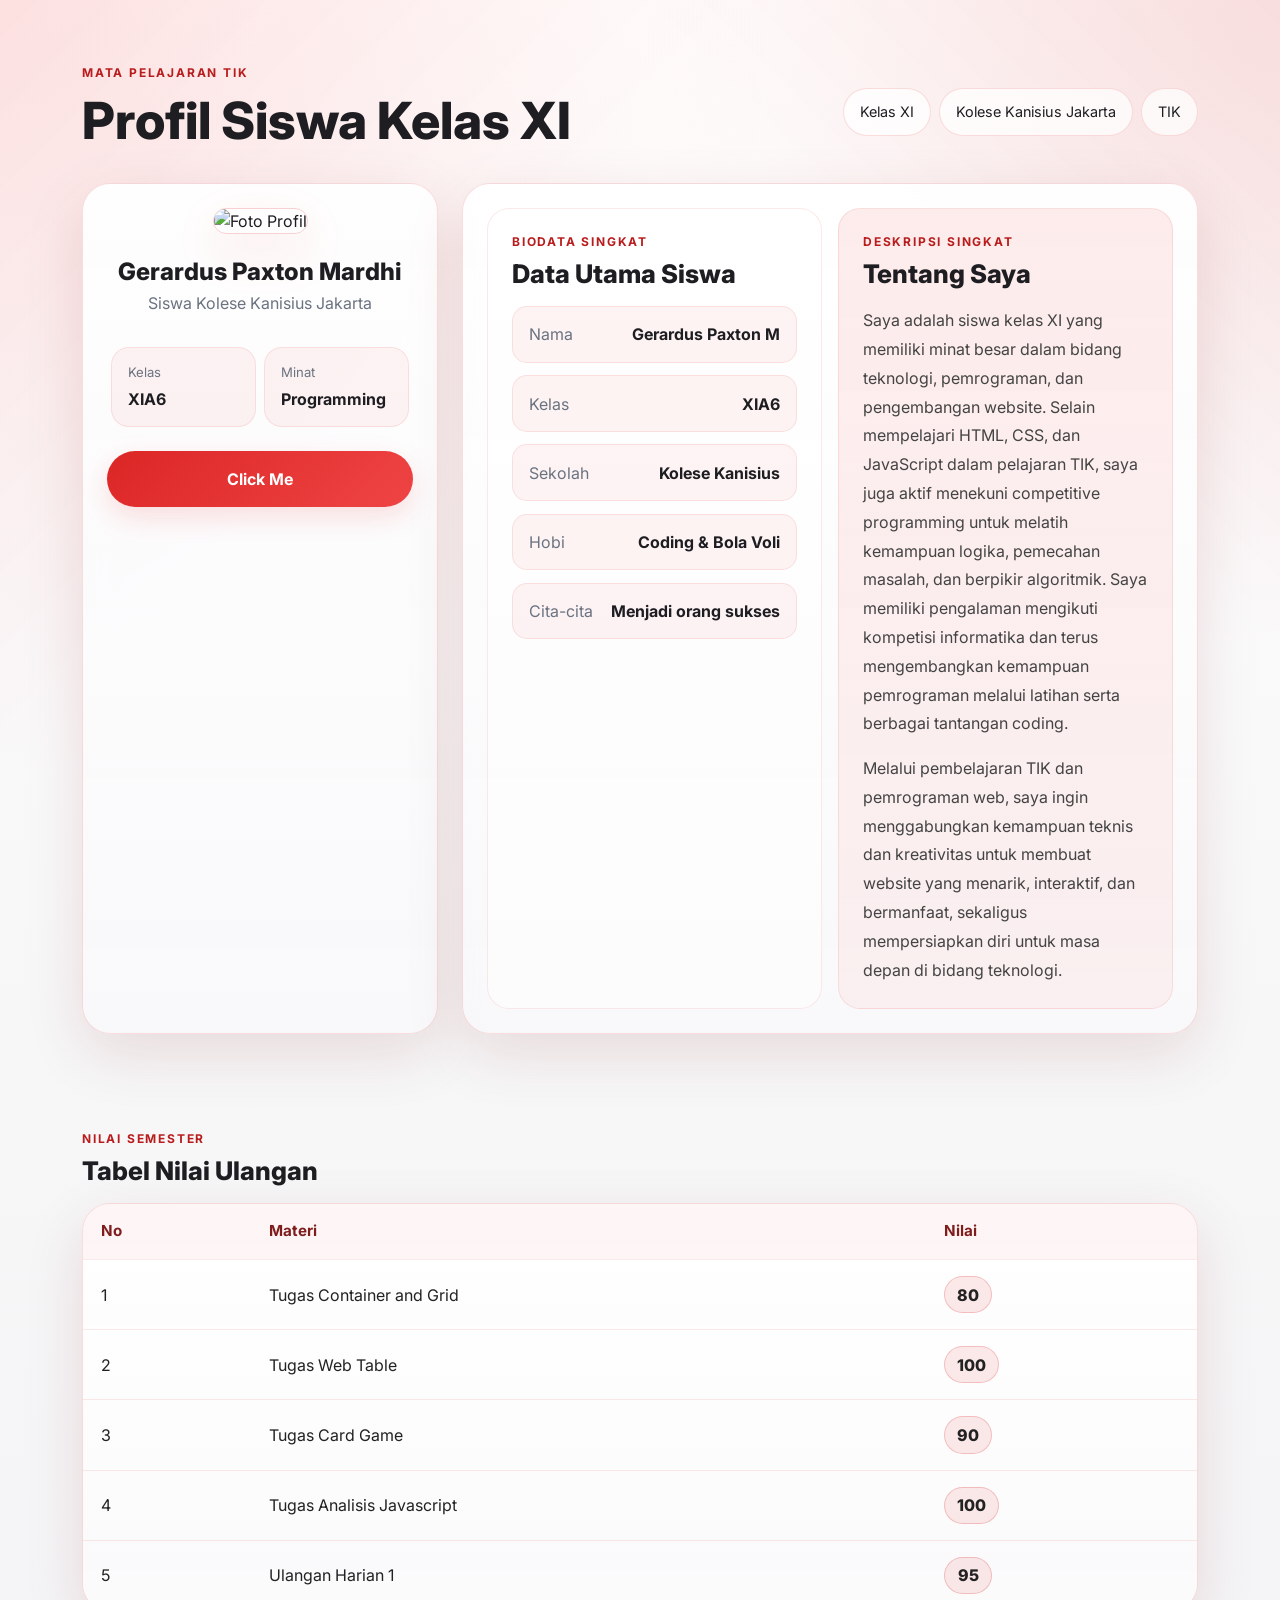
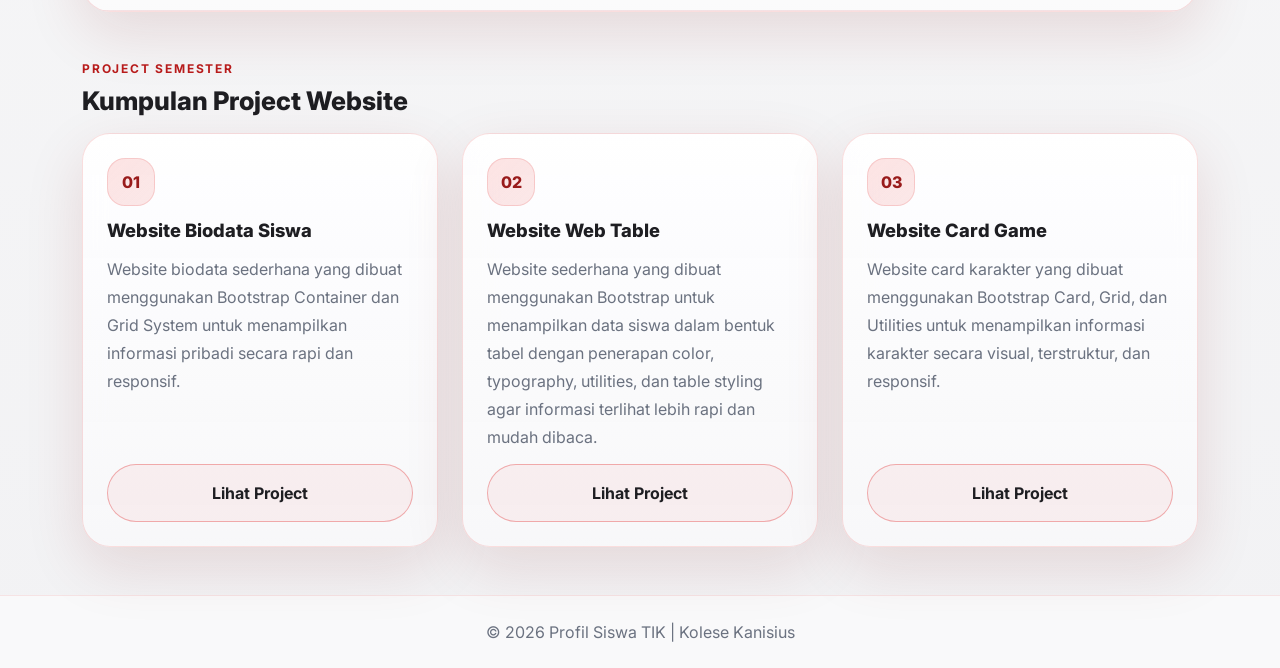
==== index.html @ 5e22eb64 "Add files via upload" ====
<!DOCTYPE html>
<html lang="id">
<head>
  <meta charset="UTF-8" />
  <meta name="viewport" content="width=device-width, initial-scale=1.0" />
  <title>Profil Siswa TIK</title>

  <link rel="preconnect" href="https://fonts.googleapis.com">
  <link rel="preconnect" href="https://fonts.gstatic.com" crossorigin>
  <link href="https://fonts.googleapis.com/css2?family=Inter:wght@400;500;600;700;800&display=swap" rel="stylesheet">

  <link href="https://cdn.jsdelivr.net/npm/bootstrap@5.3.3/dist/css/bootstrap.min.css" rel="stylesheet">
  <link rel="stylesheet" href="style.css" />
</head>
<body>

  <div class="page-bg"></div>

  <header class="hero-header">
    <div class="container py-4 py-lg-5">
      <div class="topbar d-flex flex-column flex-lg-row justify-content-between align-items-lg-center gap-3 mb-4">
        <div>
          <p class="eyebrow mb-2">Mata Pelajaran TIK</p>
          <h1 class="display-title mb-2">Profil Siswa Kelas XI</h1>
        </div>

        <div class="header-badges d-flex flex-wrap gap-2">
          <span class="chip">Kelas XI</span>
          <span class="chip">Kolese Kanisius Jakarta</span>
          <span class="chip">TIK</span>
        </div>
      </div>

      <div class="row g-4 align-items-stretch">
        <div class="col-lg-4">
          <div class="glass-card profile-card h-100 text-center">
            <img
              src="https://codeforces.com/userpic.codeforces.org/4566147/title/aa67ffa691bc07c8.jpg"
              alt="Foto Profil"
              class="profile-photo mb-4"
            >

            <h2 class="profile-name mb-1">Gerardus Paxton Mardhi</h2>
            <p class="profile-role mb-4">Siswa Kolese Kanisius Jakarta</p>

            <div class="mini-stats row g-2">
              <div class="col-6">
                <div class="stat-box">
                  <span class="stat-label">Kelas</span>
                  <span class="stat-value">XIA6</span>
                </div>
              </div>
              <div class="col-6">
                <div class="stat-box">
                  <span class="stat-label">Minat</span>
                  <span class="stat-value">Programming</span>
                </div>
              </div>
            </div>

            <button id="btnHello" class="btn btn-blue mt-4 w-100">Click Me</button>
          </div>
        </div>

        <div class="col-lg-8">
          <div class="glass-card h-100 content-hero">
            <div class="row g-3">
              <div class="col-md-6">
                <div class="info-panel">
                  <p class="section-label mb-2">Biodata Singkat</p>
                  <h3 class="section-title mb-3">Data Utama Siswa</h3>

                  <div class="bio-list">
                    <div class="bio-item">
                      <span class="bio-key">Nama</span>
                      <span class="bio-value">Gerardus Paxton M</span>
                    </div>
                    <div class="bio-item">
                      <span class="bio-key">Kelas</span>
                      <span class="bio-value">XIA6</span>
                    </div>
                    <div class="bio-item">
                      <span class="bio-key">Sekolah</span>
                      <span class="bio-value">Kolese Kanisius</span>
                    </div>
                    <div class="bio-item">
                      <span class="bio-key">Hobi</span>
                      <span class="bio-value">Coding &amp; Bola Voli</span>
                    </div>
                    <div class="bio-item">
                      <span class="bio-key">Cita-cita</span>
                      <span class="bio-value">Menjadi orang sukses</span>
                    </div>
                  </div>
                </div>
              </div>

              <div class="col-md-6">
                <div class="info-panel accent-panel h-100">
                  <p class="section-label mb-2">Deskripsi Singkat</p>
                  <h3 class="section-title mb-3">Tentang Saya</h3>
                  <p class="about-text mb-3">
                    Saya adalah siswa kelas XI yang memiliki minat besar dalam bidang teknologi, pemrograman, dan pengembangan website. Selain mempelajari HTML, CSS, dan JavaScript dalam pelajaran TIK, saya juga aktif menekuni competitive programming untuk melatih kemampuan logika, pemecahan masalah, dan berpikir algoritmik. Saya memiliki pengalaman mengikuti kompetisi informatika dan terus mengembangkan kemampuan pemrograman melalui latihan serta berbagai tantangan coding.
                  </p>
                  <p class="about-text mb-0">
                    Melalui pembelajaran TIK dan pemrograman web, saya ingin menggabungkan kemampuan teknis dan kreativitas untuk membuat website yang menarik, interaktif, dan bermanfaat, sekaligus mempersiapkan diri untuk masa depan di bidang teknologi.
                  </p>
                </div>
              </div>
            </div>
          </div>
        </div>
      </div>
    </div>
  </header>

  <main class="container pb-5">
    <section class="section-block mt-5">
      <div class="section-head mb-3">
        <p class="section-label mb-1">Nilai Semester</p>
        <h2 class="section-title mb-0">Tabel Nilai Ulangan</h2>
      </div>

      <div class="glass-card p-0 overflow-hidden">
        <div class="table-responsive">
          <table class="table table-danger table-hover align-middle mb-0 custom-table">
            <thead>
              <tr>
                <th>No</th>
                <th>Materi</th>
                <th>Nilai</th>
              </tr>
            </thead>
            <tbody>
              <tr>
                <td>1</td>
                <td>Tugas Container and Grid</td>
                <td><span class="score">80</span></td>
              </tr>
              <tr>
                <td>2</td>
                <td>Tugas Web Table</td>
                <td><span class="score">100</span></td>
              </tr>
              <tr>
                <td>3</td>
                <td>Tugas Card Game</td>
                <td><span class="score">90</span></td>
              </tr>
              <tr>
                <td>4</td>
                <td>Tugas Analisis Javascript</td>
                <td><span class="score">100</span></td>
              </tr>
              <tr>
                <td>5</td>
                <td>Ulangan Harian 1</td>
                <td><span class="score">95</span></td>
              </tr>
            </tbody>
          </table>
        </div>
      </div>
    </section>

    <section class="section-block mt-5">
      <div class="section-head mb-3">
        <p class="section-label mb-1">Project Semester</p>
        <h2 class="section-title mb-0">Kumpulan Project Website</h2>
      </div>

      <div class="row g-4">
        <div class="col-md-4">
          <div class="glass-card project-card h-100">
            <div class="project-icon">01</div>
            <h3 class="project-title">Website Biodata Siswa</h3>
            <p class="project-desc">
              Website biodata sederhana yang dibuat menggunakan Bootstrap Container dan Grid System untuk menampilkan informasi pribadi secara rapi dan responsif.
            </p>
            <a href="project1.html" class="btn btn-outline-blue mt-auto">Lihat Project</a>
          </div>
        </div>

        <div class="col-md-4">
          <div class="glass-card project-card h-100">
            <div class="project-icon">02</div>
            <h3 class="project-title">Website Web Table</h3>
            <p class="project-desc">
              Website sederhana yang dibuat menggunakan Bootstrap untuk menampilkan data siswa dalam bentuk tabel dengan penerapan color, typography, utilities, dan table styling agar informasi terlihat lebih rapi dan mudah dibaca.
            </p>
            <a href="project2.html" class="btn btn-outline-blue mt-auto">Lihat Project</a>
          </div>
        </div>

        <div class="col-md-4">
          <div class="glass-card project-card h-100">
            <div class="project-icon">03</div>
            <h3 class="project-title">Website Card Game</h3>
            <p class="project-desc">
              Website card karakter yang dibuat menggunakan Bootstrap Card, Grid, dan Utilities untuk menampilkan informasi karakter secara visual, terstruktur, dan responsif.
            </p>
            <a href="project3.html" class="btn btn-outline-blue mt-auto">Lihat Project</a>
          </div>
        </div>
      </div>
    </section>
  </main>

  <footer class="site-footer py-4">
    <div class="container text-center">
      <p class="mb-0">© 2026 Profil Siswa TIK | Kolese Kanisius</p>
    </div>
  </footer>

  <script src="https://cdn.jsdelivr.net/npm/bootstrap@5.3.3/dist/js/bootstrap.bundle.min.js"></script>
  <script src="script.js"></script>
</body>
</html>
---- style.css ----
body {
    margin: 0;
    font-family: "Inter", sans-serif;
    color: #1e1e22;
    background:
        radial-gradient(circle at top left, rgba(239, 68, 68, 0.12), transparent 30%),
        radial-gradient(circle at top right, rgba(220, 38, 38, 0.10), transparent 25%),
        linear-gradient(180deg, #fffefe 0%, #f7f7f8 45%, #f2f2f4 100%);
    min-height: 100vh;
    position: relative;
    overflow-x: hidden;
}

.page-bg {
    position: fixed;
    inset: 0;
    background:
        linear-gradient(135deg, rgba(239, 68, 68, 0.04), transparent 35%),
        linear-gradient(225deg, rgba(185, 28, 28, 0.05), transparent 30%);
    z-index: -1;
}

.hero-header {
    position: relative;
    padding-top: 1rem;
}

.eyebrow, .section-label {
    text-transform: uppercase;
    letter-spacing: 0.15em;
    font-size: 0.75rem;
    color: #b91c1c;
    font-weight: 700;
}

.display-title {
    font-size: clamp(2rem, 4vw, 3.5rem);
    font-weight: 800;
    margin: 0;
}

.chip {
    display: inline-flex;
    align-items: center;
    gap: 0.4rem;
    padding: 0.75rem 1rem;
    border-radius: 1000px;
    background: rgba(255, 255, 255, 0.75);
    border: 1px solid rgba(220, 38, 38, 0.15);
    color: #1e1e22;
    font-size: 0.9rem;
}

.glass-card {
    background: linear-gradient(180deg, rgba(255, 255, 255, 0.92), rgba(248, 248, 250, 0.9));
    border: 1px solid rgba(220, 38, 38, 0.15);
    border-radius: 28px;
    box-shadow: 0 20px 60px rgba(120, 20, 20, 0.12);
    backdrop-filter: blur(15px);
}

.profile-card {
    padding: 1.5rem;
}

.profile-photo {
    width: 155px;
    height: 155px;
    object-fit: cover;
    border-radius: 32px;
    border: 1px solid rgba(220, 38, 38, 0.2);
    box-shadow: 0 18px 50px rgba(220, 38, 38, 0.1);
}

.profile-name {
    font-size: 1.5rem;
    font-weight: 800;
}

.profile-role {
    color: #6b7280;
}

.mini-stats {
    margin: 0;
}

.stat-box {
    padding: 0.95rem 1rem;
    border-radius: 18px;
    background: rgba(220, 38, 38, 0.05);
    border: 1px solid rgba(220, 38, 38, 0.1);
    text-align: left;
}

.stat-label {
    display: block;
    color: #6b7280;
    font-size: 0.82rem;
    margin-bottom: 0.25rem;
}

.stat-value {
    display: block;
    font-weight: 700;
}

.content-hero {
    padding: 1.5rem;
}

.info-panel {
    height: 100%;
    padding: 1.5rem;
    border-radius: 22px;
    background: rgba(255, 255, 255, 0.55);
    border: 1px solid rgba(220, 38, 38, 0.1);
}

.accent-panel {
    background:
        linear-gradient(180deg, rgba(239, 68, 68, 0.1), rgba(220, 38, 38, 0.06)),
        rgba(255, 255, 255, 0.5);
}

.section-head {
    display: flex;
    flex-direction: column;
    gap: 0.25rem;
}

.section-title {
    font-size: clamp(1.3rem, 2vw, 1.8rem);
    font-weight: 800;
}

.bio-list {
    display: grid;
    gap: 0.8rem;
}

.bio-item {
    display: flex;
    justify-content: space-between;
    gap: 1rem;
    padding: 0.95rem 1rem;
    border-radius: 15px;
    background: rgba(220, 38, 38, 0.05);
    border: 1px solid rgba(220, 38, 38, 0.1);
}

.bio-key {
    color: #6b7280;
}

.bio-value {
    font-weight: 700;
    text-align: right;
}

.about-text {
    color: #444444;
    line-height: 1.8;
}

.btn-blue, .btn-outline-blue {
    border-radius: 999px;
    padding: 1rem;
    font-weight: 700;
    transition: 0.25s ease;
}

.btn-blue {
    background: linear-gradient(135deg, #dc2626, #ef4444);
    border: none;
    color: white;
    box-shadow: 0 10px 28px rgba(220, 38, 38, 0.15);
}

.btn-blue:hover {
    transform: translateY(-2px);
    box-shadow: 0 15px 34px rgba(220, 38, 38, 0.2);
    color: white;
}

.btn-outline-blue {
    border: 1px solid rgba(220, 38, 38, 0.35);
    color: #1e1e22;
    background: rgba(220, 38, 38, 0.05);
}

.btn-outline-blue:hover {
    background: linear-gradient(135deg, rgba(239, 68, 68, 0.15), rgba(220, 38, 38, 0.1));
    border-color: rgba(220, 38, 38, 0.5);
    color: #1e1e22;
    transform: translateY(-2px);
}

.custom-table {
    margin-bottom: 0;
    --bs-table-bg: transparent;
    --bs-table-color: #1e1e22;
    --bs-table-border-color: rgba(220, 38, 38, 0.1);
}

.custom-table thead th {
    background: rgba(220, 38, 38, 0.04);
    color: #7f1d1d;
    border-bottom: 1px solid rgba(220, 38, 38, 0.1);
    font-size: 0.95rem;
    padding: 1rem 1.1rem;
}

.custom-table td {
    padding: 1rem 1.1rem;
    color: #222222;
}

.custom-table tbody tr {
    background: rgba(255, 255, 255, 0.3);
}

.custom-table tbody tr:hover {
    background: rgba(220, 38, 38, 0.04);
}

.score {
    display: inline-flex;
    min-width: 3rem;
    justify-content: center;
    padding: 0.35rem 0.75rem;
    border-radius: 999px;
    background: rgba(220, 38, 38, 0.1);
    border: 1px solid rgba(220, 38, 38, 0.22);
    font-weight: 800;
}

.project-card {
    padding: 1.5rem;
    display: flex;
    flex-direction: column;
    gap: 0.85rem;
}

.project-icon {
    width: 3rem;
    height: 3rem;
    display: grid;
    place-items: center;
    border-radius: 18px;
    background: linear-gradient(135deg, rgba(239, 68, 68, 0.15), rgba(220, 38, 38, 0.1));
    border: 1px solid rgba(220, 38, 38, 0.15);
    font-weight: 800;
    color: #991b1b;
}

.project-title {
    font-size: 1.15rem;
    font-weight: 800;
    margin: 0;
}

.project-desc {
    color: #6b7280;
    line-height: 1.75;
    margin: 0;
}

.site-footer {
    color: #6b7280;
    border-top: 1px solid rgba(220, 38, 38, 0.1);
    background: rgba(255, 255, 255, 0.5);
}

.home-btn-wrap {
    position: fixed;
    top: 25px;
    left: 25px;
    z-index: 1000;
}

.home-btn {
    display: inline-flex;
    align-items: center;
    gap: 0.5rem;
    padding: 1rem;
    border-radius: 999px;
    background: linear-gradient(135deg, #dc2626, #ef4444);
    color: white;
    text-decoration: none;
    font-weight: 700;
    border: 1px solid rgba(220, 38, 38, 0.15);
    box-shadow: 0 10px 28px rgba(220, 38, 38, 0.15);
    transition: 0.25s ease;
}

.home-btn:hover {
    color: white;
    text-decoration: none;
    transform: translateY(-2px);
    box-shadow: 0 14px 34px rgba(220, 38, 38, 0.2);
}
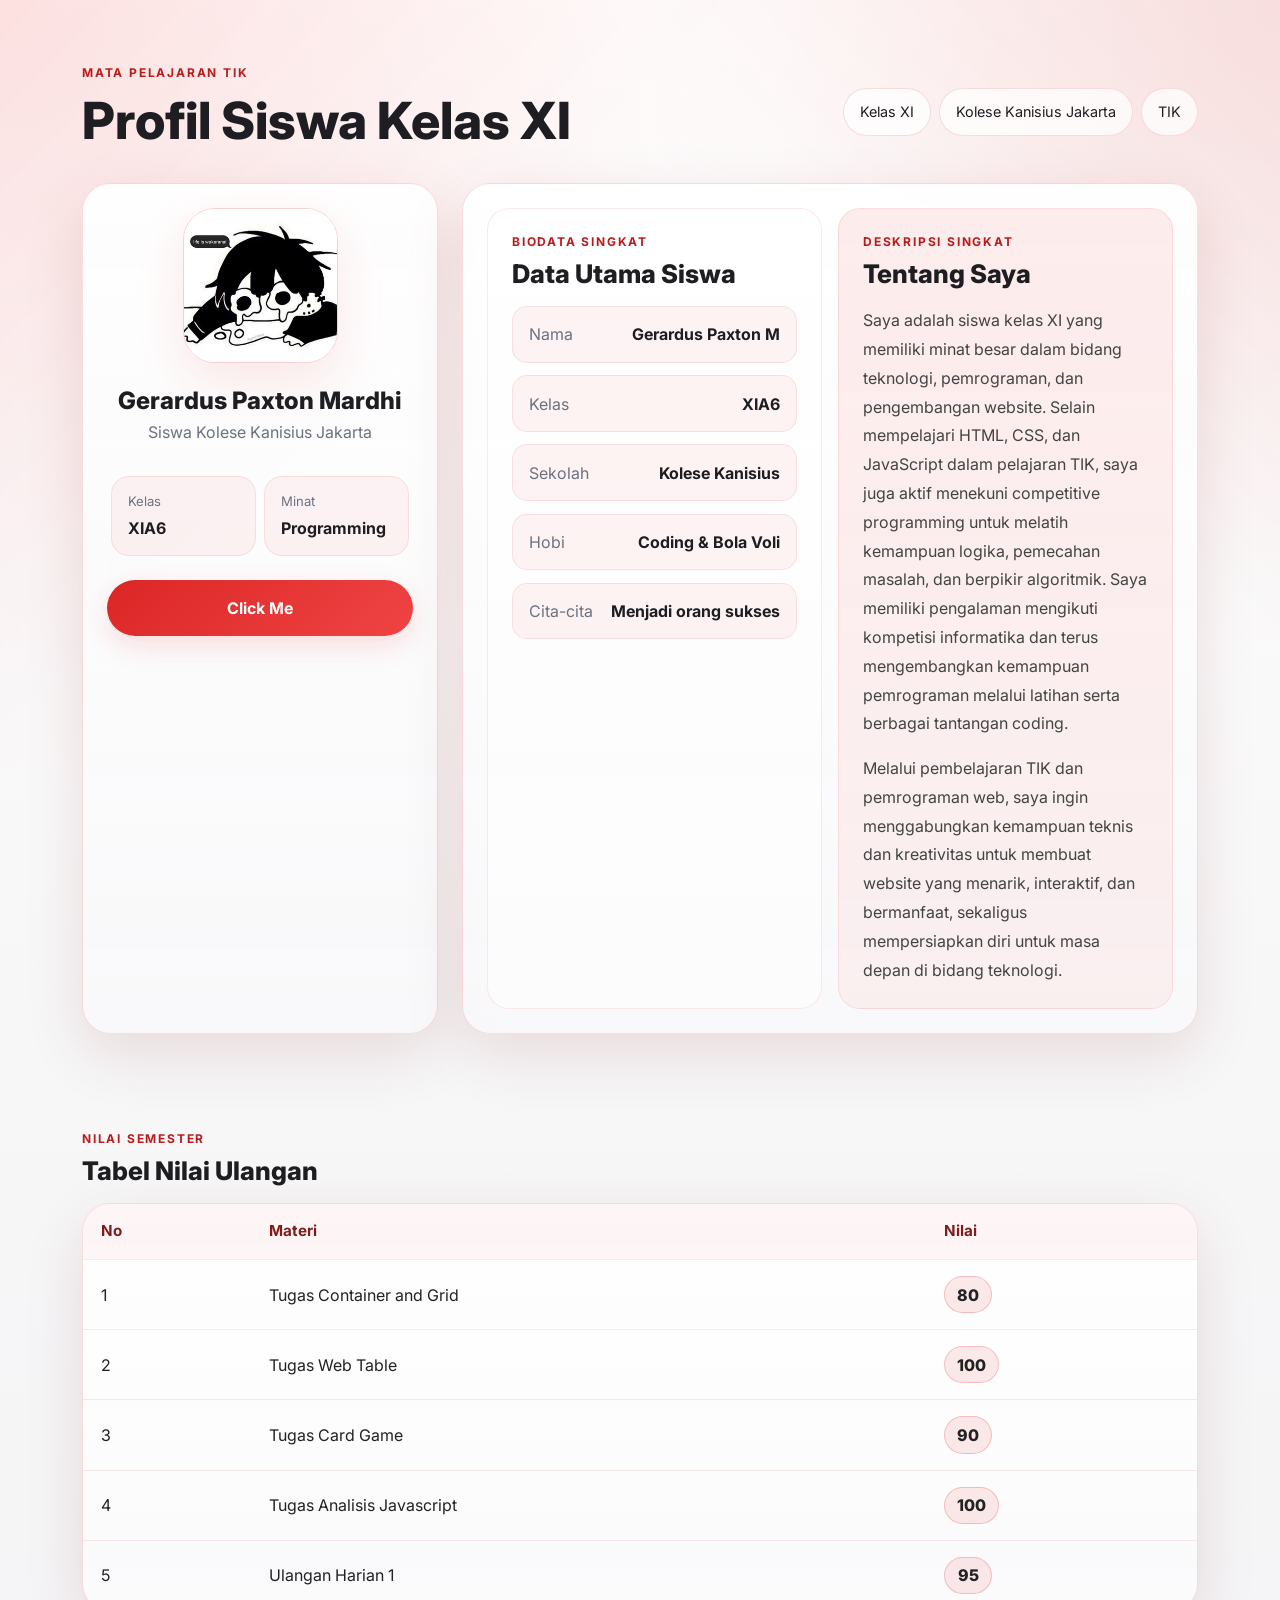
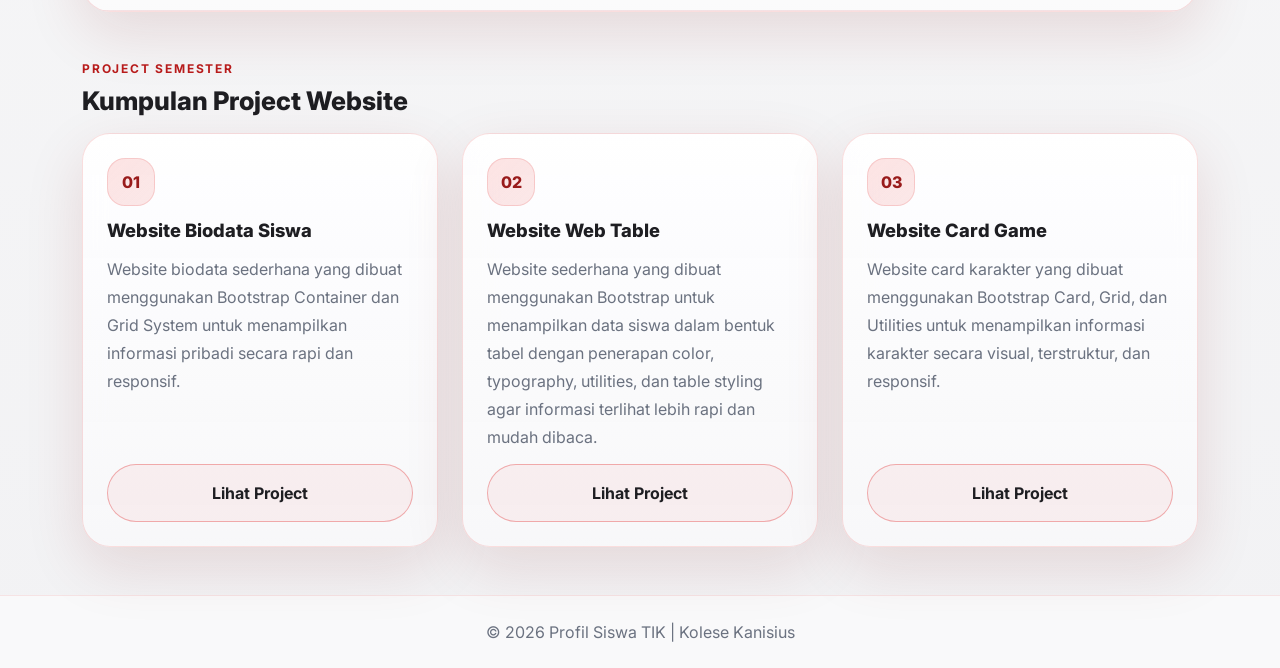
==== commit 4a5d3150: "project page redesign" ====
--- a/index.html
+++ b/index.html
@@ -1,218 +1,194 @@
 <!DOCTYPE html>
 <html lang="id">
 <head>
-  <meta charset="UTF-8" />
-  <meta name="viewport" content="width=device-width, initial-scale=1.0" />
-  <title>Profil Siswa TIK</title>
-
-  <link rel="preconnect" href="https://fonts.googleapis.com">
-  <link rel="preconnect" href="https://fonts.gstatic.com" crossorigin>
-  <link href="https://fonts.googleapis.com/css2?family=Inter:wght@400;500;600;700;800&display=swap" rel="stylesheet">
-
-  <link href="https://cdn.jsdelivr.net/npm/bootstrap@5.3.3/dist/css/bootstrap.min.css" rel="stylesheet">
-  <link rel="stylesheet" href="style.css" />
+    <meta charset="UTF-8" />
+    <meta name="viewport" content="width=device-width, initial-scale=1.0" />
+    <title>Profil Siswa TIK</title>
+    <link rel="preconnect" href="https://fonts.googleapis.com">
+    <link rel="preconnect" href="https://fonts.gstatic.com" crossorigin>
+    <link href="https://fonts.googleapis.com/css2?family=Inter:wght@400;500;600;700;800&display=swap" rel="stylesheet">
+    <link href="https://cdn.jsdelivr.net/npm/bootstrap@5.3.3/dist/css/bootstrap.min.css" rel="stylesheet">
+    <link rel="stylesheet" href="style.css" />
 </head>
 <body>
-
-  <div class="page-bg"></div>
-
-  <header class="hero-header">
-    <div class="container py-4 py-lg-5">
-      <div class="topbar d-flex flex-column flex-lg-row justify-content-between align-items-lg-center gap-3 mb-4">
-        <div>
-          <p class="eyebrow mb-2">Mata Pelajaran TIK</p>
-          <h1 class="display-title mb-2">Profil Siswa Kelas XI</h1>
+    <div class="page-bg"></div>
+    <header class="hero-header">
+        <div class="container py-4 py-lg-5">
+            <div class="topbar d-flex flex-column flex-lg-row justify-content-between align-items-lg-center gap-3 mb-4">
+                <div>
+                    <p class="eyebrow mb-2">Mata Pelajaran TIK</p>
+                    <h1 class="display-title mb-2">Profil Siswa Kelas XI</h1>
+                </div>
+                <div class="header-badges d-flex flex-wrap gap-2">
+                    <span class="chip">Kelas XI</span>
+                    <span class="chip">Kolese Kanisius Jakarta</span>
+                    <span class="chip">TIK</span>
+                </div>
+            </div>
+            <div class="row g-4 align-items-stretch">
+                <div class="col-lg-4">
+                    <div class="glass-card profile-card h-100 text-center">
+                        <img src="profile.png" alt="Foto Profil" class="profile-photo mb-4">
+                        <h2 class="profile-name mb-1">Gerardus Paxton Mardhi</h2>
+                        <p class="profile-role mb-4">Siswa Kolese Kanisius Jakarta</p>
+                        <div class="mini-stats row g-2">
+                            <div class="col-6">
+                                <div class="stat-box">
+                                    <span class="stat-label">Kelas</span>
+                                    <span class="stat-value">XIA6</span>
+                                </div>
+                            </div>
+                            <div class="col-6">
+                                <div class="stat-box">
+                                    <span class="stat-label">Minat</span>
+                                    <span class="stat-value">Programming</span>
+                                </div>
+                            </div>
+                        </div>
+                        <button id="btnHello" class="btn btn-blue mt-4 w-100">Click Me</button>
+                    </div>
+                </div>
+                <div class="col-lg-8">
+                    <div class="glass-card h-100 content-hero">
+                        <div class="row g-3">
+                            <div class="col-md-6">
+                                <div class="info-panel">
+                                    <p class="section-label mb-2">Biodata Singkat</p>
+                                    <h3 class="section-title mb-3">Data Utama Siswa</h3>
+                                    <div class="bio-list">
+                                        <div class="bio-item">
+                                            <span class="bio-key">Nama</span>
+                                            <span class="bio-value">Gerardus Paxton M</span>
+                                        </div>
+                                        <div class="bio-item">
+                                            <span class="bio-key">Kelas</span>
+                                            <span class="bio-value">XIA6</span>
+                                        </div>
+                                        <div class="bio-item">
+                                            <span class="bio-key">Sekolah</span>
+                                            <span class="bio-value">Kolese Kanisius</span>
+                                        </div>
+                                        <div class="bio-item">
+                                            <span class="bio-key">Hobi</span>
+                                            <span class="bio-value">Coding &amp; Bola Voli</span>
+                                        </div>
+                                        <div class="bio-item">
+                                            <span class="bio-key">Cita-cita</span>
+                                            <span class="bio-value">Menjadi orang sukses</span>
+                                        </div>
+                                    </div>
+                                </div>
+                            </div>
+                            <div class="col-md-6">
+                                <div class="info-panel accent-panel h-100">
+                                    <p class="section-label mb-2">Deskripsi Singkat</p>
+                                    <h3 class="section-title mb-3">Tentang Saya</h3>
+                                    <p class="about-text mb-3">
+                                        Saya adalah siswa kelas XI yang memiliki minat besar dalam bidang teknologi, pemrograman, dan pengembangan website. Selain mempelajari HTML, CSS, dan JavaScript dalam pelajaran TIK, saya juga aktif menekuni competitive programming untuk melatih kemampuan logika, pemecahan masalah, dan berpikir algoritmik. Saya memiliki pengalaman mengikuti kompetisi informatika dan terus mengembangkan kemampuan pemrograman melalui latihan serta berbagai tantangan coding.
+                                    </p>
+                                    <p class="about-text mb-0">
+                                        Melalui pembelajaran TIK dan pemrograman web, saya ingin menggabungkan kemampuan teknis dan kreativitas untuk membuat website yang menarik, interaktif, dan bermanfaat, sekaligus mempersiapkan diri untuk masa depan di bidang teknologi.
+                                    </p>
+                                </div>
+                            </div>
+                        </div>
+                    </div>
+                </div>
+            </div>
         </div>
-
-        <div class="header-badges d-flex flex-wrap gap-2">
-          <span class="chip">Kelas XI</span>
-          <span class="chip">Kolese Kanisius Jakarta</span>
-          <span class="chip">TIK</span>
+    </header>
+    <main class="container pb-5">
+        <section class="section-block mt-5">
+            <div class="section-head mb-3">
+                <p class="section-label mb-1">Nilai Semester</p>
+                <h2 class="section-title mb-0">Tabel Nilai Ulangan</h2>
+            </div>
+            <div class="glass-card p-0 overflow-hidden">
+                <div class="table-responsive">
+                    <table class="table table-danger table-hover align-middle mb-0 custom-table">
+                        <thead>
+                            <tr>
+                                <th>No</th>
+                                <th>Materi</th>
+                                <th>Nilai</th>
+                            </tr>
+                        </thead>
+                        <tbody>
+                            <tr>
+                                <td>1</td>
+                                <td>Tugas Container and Grid</td>
+                                <td><span class="score">80</span></td>
+                            </tr>
+                            <tr>
+                                <td>2</td>
+                                <td>Tugas Web Table</td>
+                                <td><span class="score">100</span></td>
+                            </tr>
+                            <tr>
+                                <td>3</td>
+                                <td>Tugas Card Game</td>
+                                <td><span class="score">90</span></td>
+                            </tr>
+                            <tr>
+                                <td>4</td>
+                                <td>Tugas Analisis Javascript</td>
+                                <td><span class="score">100</span></td>
+                            </tr>
+                            <tr>
+                                <td>5</td>
+                                <td>Ulangan Harian 1</td>
+                                <td><span class="score">95</span></td>
+                            </tr>
+                        </tbody>
+                    </table>
+                </div>
+            </div>
+        </section>
+        <section class="section-block mt-5">
+            <div class="section-head mb-3">
+                <p class="section-label mb-1">Project Semester</p>
+                <h2 class="section-title mb-0">Kumpulan Project Website</h2>
+            </div>
+            <div class="row g-4">
+                <div class="col-md-4">
+                    <div class="glass-card project-card h-100">
+                        <div class="project-icon">01</div>
+                        <h3 class="project-title">Website Biodata Siswa</h3>
+                        <p class="project-desc">
+                            Website biodata sederhana yang dibuat menggunakan Bootstrap Container dan Grid System untuk menampilkan informasi pribadi secara rapi dan responsif.
+                        </p>
+                        <a href="project1.html" class="btn btn-outline-blue mt-auto">Lihat Project</a>
+                    </div>
+                </div>
+                <div class="col-md-4">
+                    <div class="glass-card project-card h-100">
+                        <div class="project-icon">02</div>
+                        <h3 class="project-title">Website Web Table</h3>
+                        <p class="project-desc">
+                            Website sederhana yang dibuat menggunakan Bootstrap untuk menampilkan data siswa dalam bentuk tabel dengan penerapan color, typography, utilities, dan table styling agar informasi terlihat lebih rapi dan mudah dibaca.
+                        </p>
+                        <a href="project2.html" class="btn btn-outline-blue mt-auto">Lihat Project</a>
+                    </div>
+                </div>
+                <div class="col-md-4">
+                    <div class="glass-card project-card h-100">
+                        <div class="project-icon">03</div>
+                        <h3 class="project-title">Website Card Game</h3>
+                        <p class="project-desc">
+                            Website card karakter yang dibuat menggunakan Bootstrap Card, Grid, dan Utilities untuk menampilkan informasi karakter secara visual, terstruktur, dan responsif.
+                        </p>
+                        <a href="project3.html" class="btn btn-outline-blue mt-auto">Lihat Project</a>
+                    </div>
+                </div>
+            </div>
+        </section>
+    </main>
+    <footer class="site-footer py-4">
+        <div class="container text-center">
+            <p class="mb-0">© 2026 Profil Siswa TIK | Kolese Kanisius</p>
         </div>
-      </div>
-
-      <div class="row g-4 align-items-stretch">
-        <div class="col-lg-4">
-          <div class="glass-card profile-card h-100 text-center">
-            <img
-              src="https://codeforces.com/userpic.codeforces.org/4566147/title/aa67ffa691bc07c8.jpg"
-              alt="Foto Profil"
-              class="profile-photo mb-4"
-            >
-
-            <h2 class="profile-name mb-1">Gerardus Paxton Mardhi</h2>
-            <p class="profile-role mb-4">Siswa Kolese Kanisius Jakarta</p>
-
-            <div class="mini-stats row g-2">
-              <div class="col-6">
-                <div class="stat-box">
-                  <span class="stat-label">Kelas</span>
-                  <span class="stat-value">XIA6</span>
-                </div>
-              </div>
-              <div class="col-6">
-                <div class="stat-box">
-                  <span class="stat-label">Minat</span>
-                  <span class="stat-value">Programming</span>
-                </div>
-              </div>
-            </div>
-
-            <button id="btnHello" class="btn btn-blue mt-4 w-100">Click Me</button>
-          </div>
-        </div>
-
-        <div class="col-lg-8">
-          <div class="glass-card h-100 content-hero">
-            <div class="row g-3">
-              <div class="col-md-6">
-                <div class="info-panel">
-                  <p class="section-label mb-2">Biodata Singkat</p>
-                  <h3 class="section-title mb-3">Data Utama Siswa</h3>
-
-                  <div class="bio-list">
-                    <div class="bio-item">
-                      <span class="bio-key">Nama</span>
-                      <span class="bio-value">Gerardus Paxton M</span>
-                    </div>
-                    <div class="bio-item">
-                      <span class="bio-key">Kelas</span>
-                      <span class="bio-value">XIA6</span>
-                    </div>
-                    <div class="bio-item">
-                      <span class="bio-key">Sekolah</span>
-                      <span class="bio-value">Kolese Kanisius</span>
-                    </div>
-                    <div class="bio-item">
-                      <span class="bio-key">Hobi</span>
-                      <span class="bio-value">Coding &amp; Bola Voli</span>
-                    </div>
-                    <div class="bio-item">
-                      <span class="bio-key">Cita-cita</span>
-                      <span class="bio-value">Menjadi orang sukses</span>
-                    </div>
-                  </div>
-                </div>
-              </div>
-
-              <div class="col-md-6">
-                <div class="info-panel accent-panel h-100">
-                  <p class="section-label mb-2">Deskripsi Singkat</p>
-                  <h3 class="section-title mb-3">Tentang Saya</h3>
-                  <p class="about-text mb-3">
-                    Saya adalah siswa kelas XI yang memiliki minat besar dalam bidang teknologi, pemrograman, dan pengembangan website. Selain mempelajari HTML, CSS, dan JavaScript dalam pelajaran TIK, saya juga aktif menekuni competitive programming untuk melatih kemampuan logika, pemecahan masalah, dan berpikir algoritmik. Saya memiliki pengalaman mengikuti kompetisi informatika dan terus mengembangkan kemampuan pemrograman melalui latihan serta berbagai tantangan coding.
-                  </p>
-                  <p class="about-text mb-0">
-                    Melalui pembelajaran TIK dan pemrograman web, saya ingin menggabungkan kemampuan teknis dan kreativitas untuk membuat website yang menarik, interaktif, dan bermanfaat, sekaligus mempersiapkan diri untuk masa depan di bidang teknologi.
-                  </p>
-                </div>
-              </div>
-            </div>
-          </div>
-        </div>
-      </div>
-    </div>
-  </header>
-
-  <main class="container pb-5">
-    <section class="section-block mt-5">
-      <div class="section-head mb-3">
-        <p class="section-label mb-1">Nilai Semester</p>
-        <h2 class="section-title mb-0">Tabel Nilai Ulangan</h2>
-      </div>
-
-      <div class="glass-card p-0 overflow-hidden">
-        <div class="table-responsive">
-          <table class="table table-danger table-hover align-middle mb-0 custom-table">
-            <thead>
-              <tr>
-                <th>No</th>
-                <th>Materi</th>
-                <th>Nilai</th>
-              </tr>
-            </thead>
-            <tbody>
-              <tr>
-                <td>1</td>
-                <td>Tugas Container and Grid</td>
-                <td><span class="score">80</span></td>
-              </tr>
-              <tr>
-                <td>2</td>
-                <td>Tugas Web Table</td>
-                <td><span class="score">100</span></td>
-              </tr>
-              <tr>
-                <td>3</td>
-                <td>Tugas Card Game</td>
-                <td><span class="score">90</span></td>
-              </tr>
-              <tr>
-                <td>4</td>
-                <td>Tugas Analisis Javascript</td>
-                <td><span class="score">100</span></td>
-              </tr>
-              <tr>
-                <td>5</td>
-                <td>Ulangan Harian 1</td>
-                <td><span class="score">95</span></td>
-              </tr>
-            </tbody>
-          </table>
-        </div>
-      </div>
-    </section>
-
-    <section class="section-block mt-5">
-      <div class="section-head mb-3">
-        <p class="section-label mb-1">Project Semester</p>
-        <h2 class="section-title mb-0">Kumpulan Project Website</h2>
-      </div>
-
-      <div class="row g-4">
-        <div class="col-md-4">
-          <div class="glass-card project-card h-100">
-            <div class="project-icon">01</div>
-            <h3 class="project-title">Website Biodata Siswa</h3>
-            <p class="project-desc">
-              Website biodata sederhana yang dibuat menggunakan Bootstrap Container dan Grid System untuk menampilkan informasi pribadi secara rapi dan responsif.
-            </p>
-            <a href="project1.html" class="btn btn-outline-blue mt-auto">Lihat Project</a>
-          </div>
-        </div>
-
-        <div class="col-md-4">
-          <div class="glass-card project-card h-100">
-            <div class="project-icon">02</div>
-            <h3 class="project-title">Website Web Table</h3>
-            <p class="project-desc">
-              Website sederhana yang dibuat menggunakan Bootstrap untuk menampilkan data siswa dalam bentuk tabel dengan penerapan color, typography, utilities, dan table styling agar informasi terlihat lebih rapi dan mudah dibaca.
-            </p>
-            <a href="project2.html" class="btn btn-outline-blue mt-auto">Lihat Project</a>
-          </div>
-        </div>
-
-        <div class="col-md-4">
-          <div class="glass-card project-card h-100">
-            <div class="project-icon">03</div>
-            <h3 class="project-title">Website Card Game</h3>
-            <p class="project-desc">
-              Website card karakter yang dibuat menggunakan Bootstrap Card, Grid, dan Utilities untuk menampilkan informasi karakter secara visual, terstruktur, dan responsif.
-            </p>
-            <a href="project3.html" class="btn btn-outline-blue mt-auto">Lihat Project</a>
-          </div>
-        </div>
-      </div>
-    </section>
-  </main>
-
-  <footer class="site-footer py-4">
-    <div class="container text-center">
-      <p class="mb-0">© 2026 Profil Siswa TIK | Kolese Kanisius</p>
-    </div>
-  </footer>
-
-  <script src="https://cdn.jsdelivr.net/npm/bootstrap@5.3.3/dist/js/bootstrap.bundle.min.js"></script>
-  <script src="script.js"></script>
+    </footer>
+    <script src="https://cdn.jsdelivr.net/npm/bootstrap@5.3.3/dist/js/bootstrap.bundle.min.js"></script>
+    <script src="script.js"></script>
 </body>
 </html>
